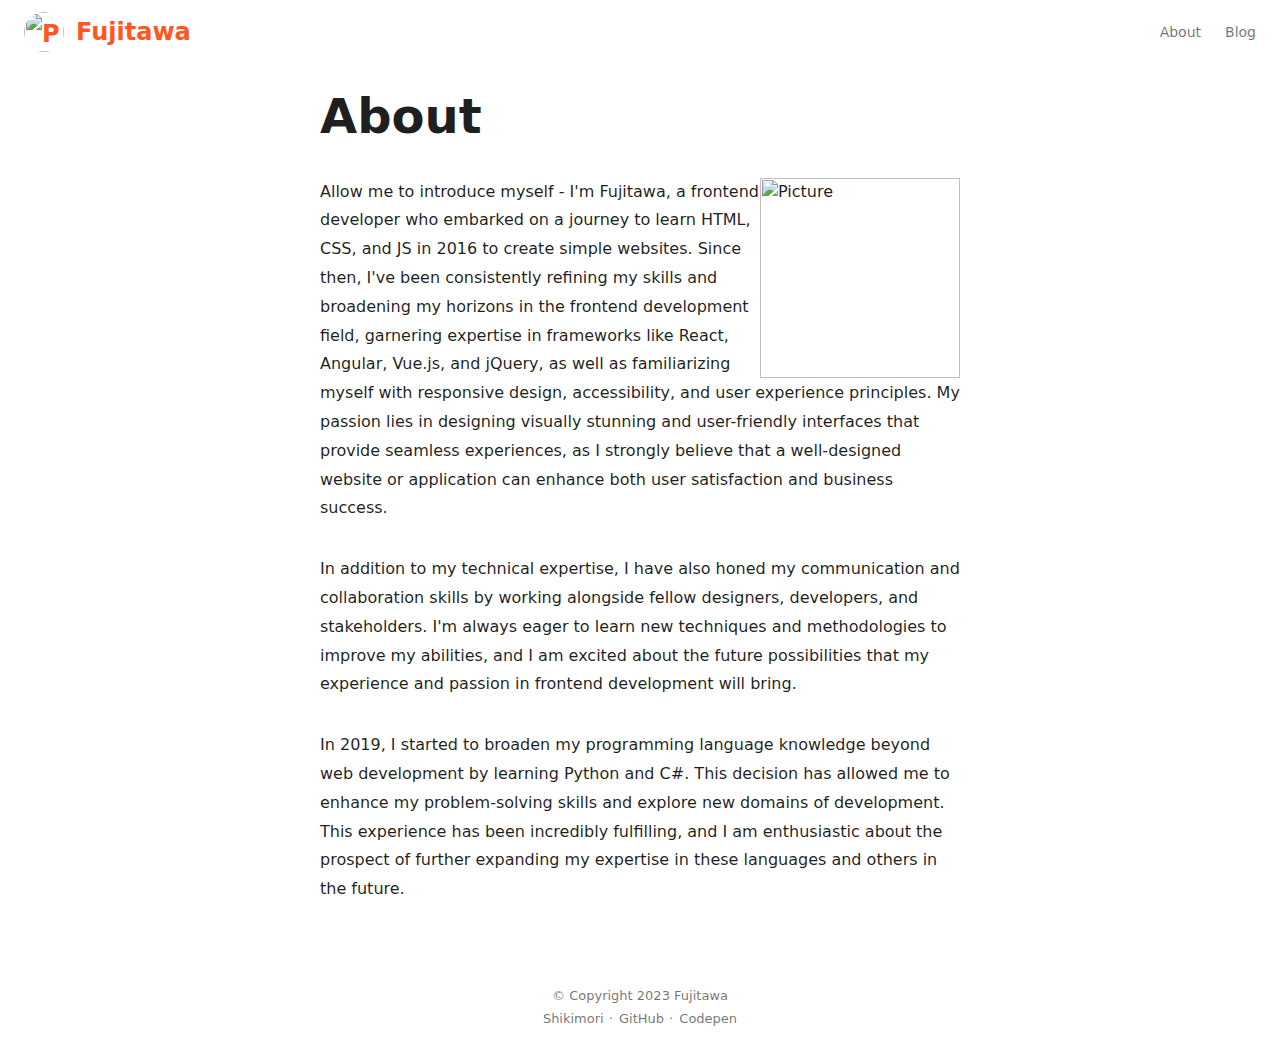
==== index.html @ dd59b5db "Update index.html" ====
<html lang="en">
<head>
	<meta charset="UTF-8">
	<meta name="viewport" content="width=device-width, initial-scale=1.0">
	<title>About</title>
	<link rel="stylesheet" href="main.css">
	<link rel="icon" type="image/png" href="fav.png">
</head>
<body>
    <header class="header">
  <nav class="header-navbar">
    <a class="header-brand" href="/">
      <img class="header-logo" src="fuji.jpeg" alt="Profile picture">
      <div>Fujitawa</div>
    </a>
    <ul class="header-menu">
      <li>
        <a href="/">About</a>
      </li>
      <li>
        <a href="/Blog">Blog</a>
      </li>
    </ul>
  </nav>
</header>

    <main class="main">
      
<section class="page">
  <h1>About</h1>
  <div class="about-profile-picture">
  <figure><img src="fuji.jpeg" alt="Picture"><figcaption></figcaption></figure>
</div>
<p>Allow me to introduce myself - I'm Fujitawa, a frontend developer who embarked on a journey to learn HTML, CSS, and JS in 2016 to create simple websites. Since then, I've been consistently refining my skills and broadening my horizons in the frontend development field, garnering expertise in frameworks like React, Angular, Vue.js, and jQuery, as well as familiarizing myself with responsive design, accessibility, and user experience principles. My passion lies in designing visually stunning and user-friendly interfaces that provide seamless experiences, as I strongly believe that a well-designed website or application can enhance both user satisfaction and business success.</p>

<p>In addition to my technical expertise, I have also honed my communication and collaboration skills by working alongside fellow designers, developers, and stakeholders. I'm always eager to learn new techniques and methodologies to improve my abilities, and I am excited about the future possibilities that my experience and passion in frontend development will bring.</p>

<p>In 2019, I started to broaden my programming language knowledge beyond web development by learning Python and C#. This decision has allowed me to enhance my problem-solving skills and explore new domains of development. This experience has been incredibly fulfilling, and I am enthusiastic about the prospect of further expanding my expertise in these languages and others in the future.</p>

</section>

    </main>
    <footer class="footer">
  <div class="footer-row">
    <p>© Copyright 2023 Fujitawa</p>
  </div>
  <div class="footer-row">
    <p>
      <a href="https://shikimori.org/Fujitawa"target="blank_">Shikimori</a>
    </p>
    <p>
      <a href="https://github.com/fujitawa"target="blank_">GitHub</a>
    </p>
     <p>
      <a href="https://codepen.io/fujitawa"target="blank_">Codepen</a>
    </p>
  </div>
</footer>
</body>
</html>
---- main.css ----
/* Variables
--------------------------------------------------------------------------- */

:root {
  --content-width: 640px;
  --logo-size: 40px;
  --gap: 24px;
  --content-gap: 2rem;

  --font-size: 16px;
  --font-size-small: 14px;
  --font-size-code: 14px;

  --text: rgba(0, 0, 0, 0.88);
  --text-muted: rgba(0, 0, 0, 0.56);

  /* https://colorhunt.co/palette/00bcd4b2ebf2ff5722dd2c00 */
  --primary: #ff5722;
  --secondary: #dd2c00;
  --secondary-dark: #a22101;

  --code-bg: #eee;
}

/* Reset
--------------------------------------------------------------------------- */


*,
::before,
::after {
  box-sizing: border-box;
  background-repeat: no-repeat;
}

::before,
::after {
  text-decoration: inherit;
  vertical-align: inherit;
}

:root {
  cursor: default;
  line-height: 1.5;
  overflow-wrap: break-word;
  -moz-tab-size: 4;
  tab-size: 4;
  -webkit-tap-highlight-color: transparent;
  -webkit-text-size-adjust: 100%;
  text-size-adjust: 100%;
}

body {
  margin: 0;
}

/* Fonts
--------------------------------------------------------------------------- */

/* Inspired by https://github.com/csstools/sanitize.css/blob/main/typography.css */

html {
  font-family: /* Google Font */ "Fira Sans", system-ui,
    /* macOS 10.11-10.12 */ -apple-system, /* Windows 6+ */ "Segoe UI",
    /* Android 4+ */ "Roboto", /* Ubuntu 10.10+ */ "Ubuntu",
    /* Gnome 3+ */ "Cantarell", /* KDE Plasma 5+ */ "Noto Sans",
    /* fallback */ sans-serif, /* macOS emoji */ "Apple Color Emoji",
    /* Windows emoji */ "Segoe UI Emoji", /* Windows emoji */ "Segoe UI Symbol",
    /* Linux emoji */ "Noto Color Emoji";
}

code,
kbd,
samp,
pre {
  font-family: ui-monospace, /* macOS 10.10+ */ "Menlo",
    /* Windows 6+ */ "Consolas", /* Android 4+ */ "Roboto Mono",
    /* Ubuntu 10.10+ */ "Ubuntu Monospace", /* KDE Plasma 5+ */ "Noto Mono",
    /* KDE Plasma 4+ */ "Oxygen Mono",
    /* Linux/OpenOffice fallback */ "Liberation Mono", /* fallback */ monospace,
    /* macOS emoji */ "Apple Color Emoji", /* Windows emoji */ "Segoe UI Emoji",
    /* Windows emoji */ "Segoe UI Symbol", /* Linux emoji */ "Noto Color Emoji";
}

/* Typography
--------------------------------------------------------------------------- */

body {
  font-size: var(--font-size);
  color: var(--text);
  background: #fff;
}

pre {
  font-size: var(--font-size-code);
}

p,
ul,
ol {
  line-height: 1.8;
  margin-top: var(--content-gap);
  margin-bottom: var(--content-gap);
}

ul,
ol {
  padding-left: 1.5em;
}

h1,
h2,
h3,
h4,
h5,
h6 {
  font-weight: 700;
  line-height: 1.2;
  margin-top: var(--content-gap);
  margin-bottom: var(--content-gap);
}

h1 {
  font-size: 3rem;
  margin-top: 0;
}

h2 {
  font-size: 2rem;
  margin-top: calc(1.5 * var(--content-gap));
}

h3 {
  font-size: 1.5rem;
  margin-top: calc(1.25 * var(--content-gap));
  color: var(--text-muted);
}

/* We don't use h4-h6 */
h4,
h5,
h6 {
  font-size: 1.25rem;
}

a {
  color: var(--secondary);
  text-decoration: underline;
}

a:hover,
a:focus {
  color: var(--secondary-dark);
}

code {
  font-size: 85%;
  font-weight: 700;
  padding: 3px 5px;
  border-radius: 2px;
  background: var(--code-bg);
}

pre code {
  font-size: inherit;
  font-weight: inherit;
  padding: 0;
  border-radius: 0;
  background: none;
}

pre {
  margin-top: var(--content-gap);
  margin-bottom: var(--content-gap);
}

/* Header
--------------------------------------------------------------------------- */

.header-navbar {
  display: flex;
  flex-wrap: wrap;
  justify-content: space-between;
  align-items: center;

  padding: calc(var(--gap) / 2) var(--gap);
}

.header-navbar a {
  display: block;
  line-height: var(--logo-size);
}

.header-navbar a.header-brand {
  display: flex;
  align-items: center;
  margin-right: var(--gap);

  font-size: 24px;
  font-weight: 700;

  color: var(--primary);
  text-decoration: none;
}

.header-logo {
  width: var(--logo-size);
  height: var(--logo-size);
  border-radius: calc(var(--logo-size) / 2);
  margin-right: 12px;
}

.header-menu {
  display: flex;
  align-items: center;
  list-style: none;
  padding: 0;
  margin: 0;
  word-break: keep-all;
  overflow-x: auto;
}

.header-menu li {
  margin-left: var(--gap);
}

.header-menu li:first-child {
  margin-left: 0;
}

.header-menu a {
  font-size: var(--font-size-small);
  color: var(--text-muted);
  text-decoration: none;
}

.header-menu a:hover,
.header-menu a:focus {
  color: var(--secondary);
  text-decoration: underline;
}

/* Layout
--------------------------------------------------------------------------- */

.main,
.footer {
  max-width: calc(var(--content-width) + var(--gap) * 2);
  margin-left: auto;
  margin-right: auto;
  padding: var(--gap);
}

/* Footer
--------------------------------------------------------------------------- */

.footer {
  font-size: 13px;
  color: var(--text-muted);
}

.footer-row {
  display: flex;
  align-items: center;
  justify-content: center;
}

.footer p {
  margin: 0;
}

.footer p + p::before {
  content: "·";
  margin-left: 5px;
  margin-right: 2px;
}

.footer a {
  color: var(--text-muted);
  text-decoration: none;
}

.footer a:hover,
.footer a:focus {
  color: var(--secondary);
  text-decoration: underline;
}

/* Images
--------------------------------------------------------------------------- */

img {
  display: block;
  max-width: 100%;
}

figure {
  margin: 0;
  margin-top: var(--content-gap);
  margin-bottom: var(--content-gap);
}

figure figcaption {
  margin-top: 0.5rem;
  font-size: var(--font-size-small);
  font-style: italic;
  color: var(--text-muted);
  text-align: center;
}

figure img {
  margin-inline: auto;
}

/* Posts
--------------------------------------------------------------------------- */

.posts-list {
  list-style: none;
  padding: 0;
  margin: 0;
}

.posts-list li {
  margin-bottom: var(--gap);
}

.posts-link {
  font-size: 1.25rem;
}

.posts-date {
  font-size: var(--font-size-small);
  line-height: 1.2;
  color: var(--text-muted);
}

/* Post
--------------------------------------------------------------------------- */

.post-title {
  margin-bottom: 4px;
}

.post-date {
  font-size: var(--font-size-small);
  line-height: 1.5;
  color: var(--text-muted);
}

/* Table of contents
--------------------------------------------------------------------------- */

.table-of-contents-header {
  margin-bottom: -1rem;
  font-weight: 700;
}

/* About
--------------------------------------------------------------------------- */

.about-profile-picture img,
.about-profile-picture figure,
.about-profile-picture figcaption {
  margin: 0;
}

.about-profile-picture img {
  width: 200px;
  height: 200px;

  margin-inline: auto;
}

@media (min-width: 400px) {
  .about-profile-picture {
    float: right;
  }
}
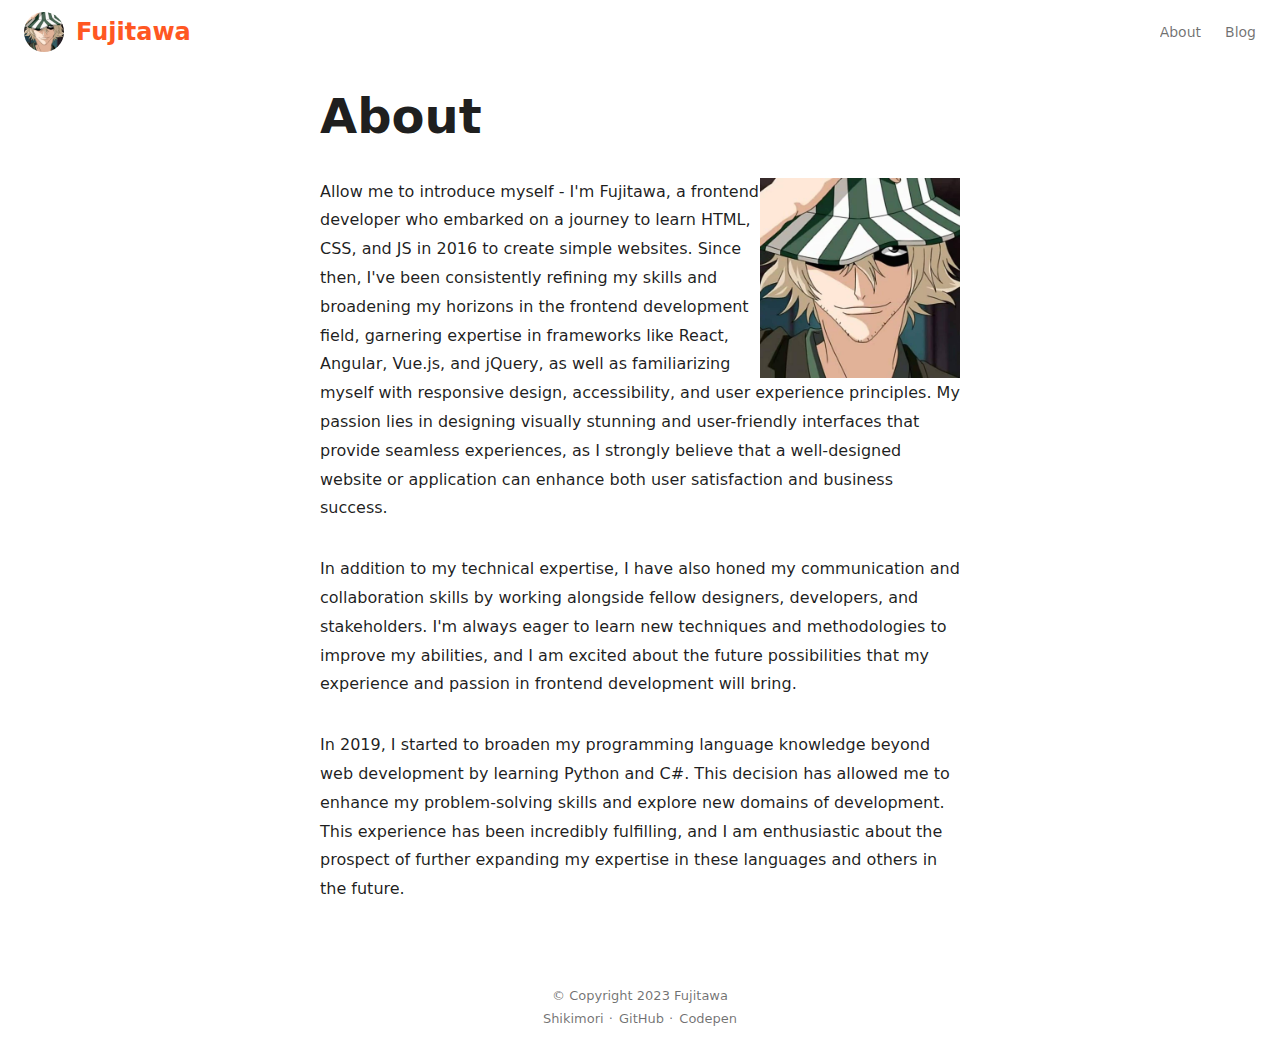
==== commit 91a01cf5: "Update index.html" ====
--- a/index.html
+++ b/index.html
@@ -10,7 +10,7 @@
     <header class="header">
   <nav class="header-navbar">
     <a class="header-brand" href="/">
-      <img class="header-logo" src="fuji.jpeg" alt="Profile picture">
+      <img class="header-logo" src="img/fuji.jpeg" alt="Profile picture">
       <div>Fujitawa</div>
     </a>
     <ul class="header-menu">
@@ -29,7 +29,7 @@
 <section class="page">
   <h1>About</h1>
   <div class="about-profile-picture">
-  <figure><img src="fuji.jpeg" alt="Picture"><figcaption></figcaption></figure>
+  <figure><img src="img/fuji.jpeg" alt="Picture"><figcaption></figcaption></figure>
 </div>
 <p>Allow me to introduce myself - I'm Fujitawa, a frontend developer who embarked on a journey to learn HTML, CSS, and JS in 2016 to create simple websites. Since then, I've been consistently refining my skills and broadening my horizons in the frontend development field, garnering expertise in frameworks like React, Angular, Vue.js, and jQuery, as well as familiarizing myself with responsive design, accessibility, and user experience principles. My passion lies in designing visually stunning and user-friendly interfaces that provide seamless experiences, as I strongly believe that a well-designed website or application can enhance both user satisfaction and business success.</p>
 
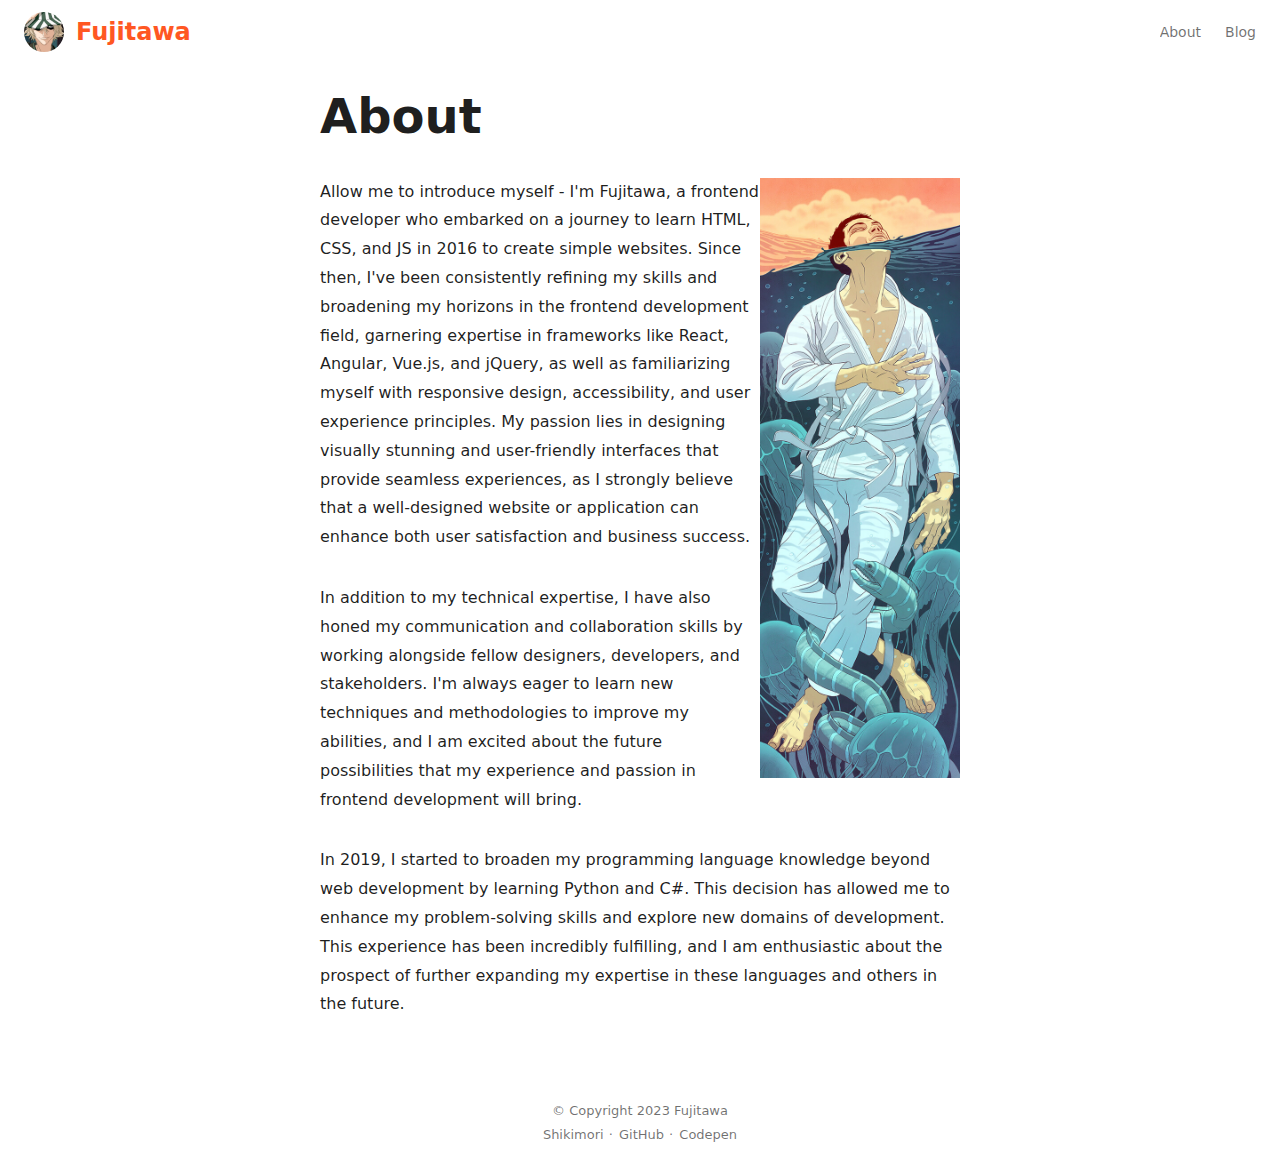
==== commit 04a78d87: "Update index.html" ====
--- a/index.html
+++ b/index.html
@@ -4,7 +4,7 @@
 	<meta name="viewport" content="width=device-width, initial-scale=1.0">
 	<title>About</title>
 	<link rel="stylesheet" href="main.css">
-	<link rel="icon" type="image/png" href="fav.png">
+	<link rel="icon" type="image/png" href="img/fav.png">
 </head>
 <body>
     <header class="header">
@@ -29,7 +29,7 @@
 <section class="page">
   <h1>About</h1>
   <div class="about-profile-picture">
-  <figure><img src="img/fuji.jpeg" alt="Picture"><figcaption></figcaption></figure>
+  <figure><img src="img/art.jpeg" alt="Picture"><figcaption></figcaption></figure>
 </div>
 <p>Allow me to introduce myself - I'm Fujitawa, a frontend developer who embarked on a journey to learn HTML, CSS, and JS in 2016 to create simple websites. Since then, I've been consistently refining my skills and broadening my horizons in the frontend development field, garnering expertise in frameworks like React, Angular, Vue.js, and jQuery, as well as familiarizing myself with responsive design, accessibility, and user experience principles. My passion lies in designing visually stunning and user-friendly interfaces that provide seamless experiences, as I strongly believe that a well-designed website or application can enhance both user satisfaction and business success.</p>
 
--- a/main.css
+++ b/main.css
@@ -367,7 +367,7 @@
 
 .about-profile-picture img {
   width: 200px;
-  height: 200px;
+  height: auto;
 
   margin-inline: auto;
 }
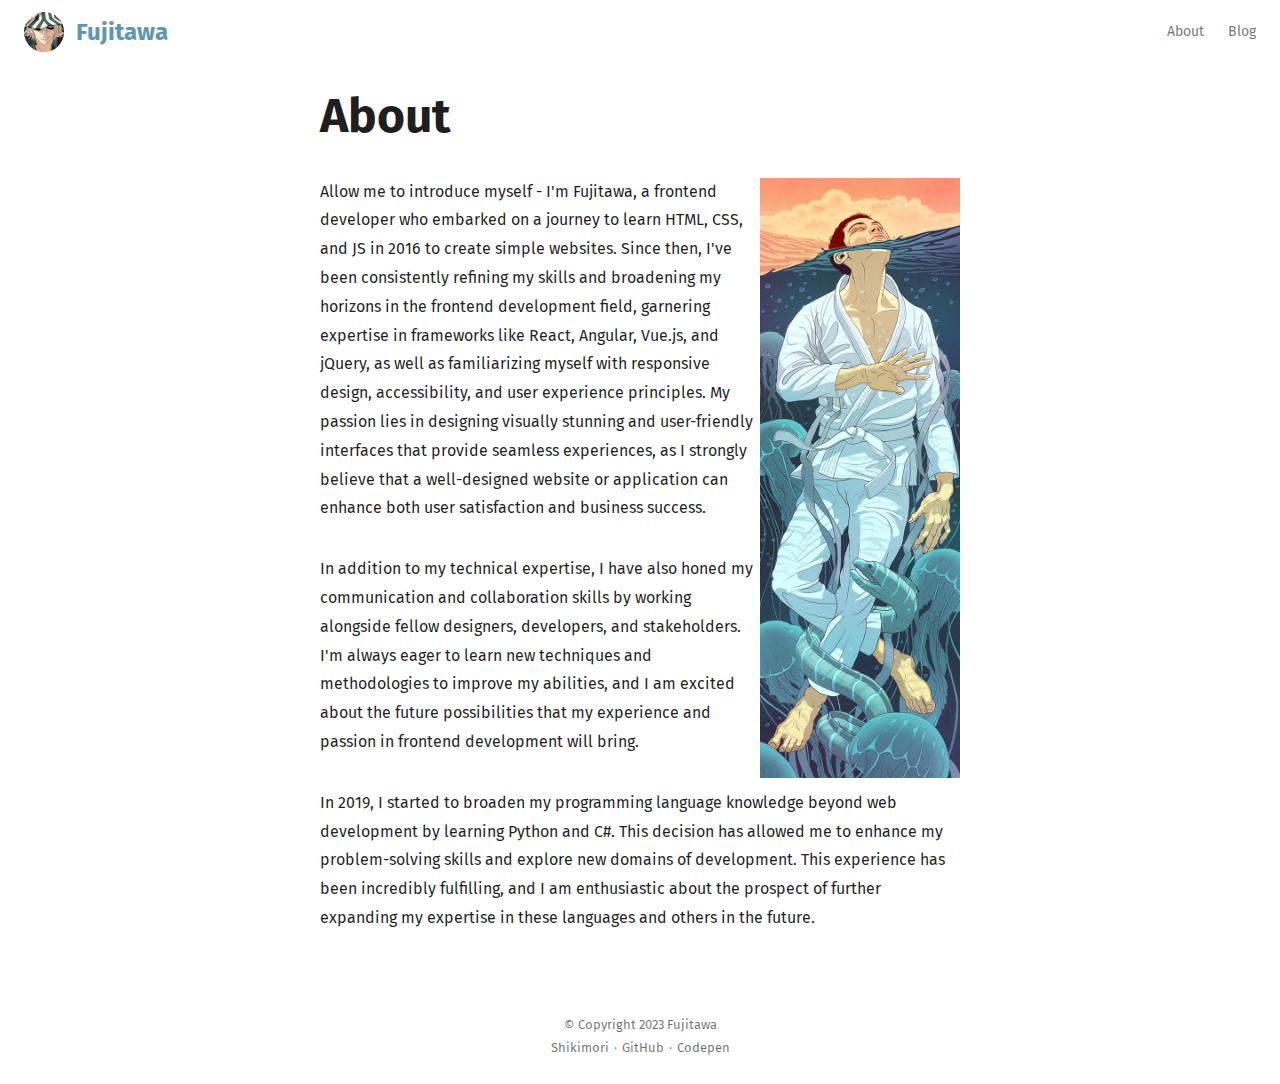
==== commit 58837442: "Update index.html" ====
--- a/index.html
+++ b/index.html
@@ -1,10 +1,16 @@
 <html lang="en">
 <head>
-	<meta charset="UTF-8">
-	<meta name="viewport" content="width=device-width, initial-scale=1.0">
+	<meta charset="utf-8">
+  	<meta http-equiv="X-UA-Compatible" content="IE=edge">
+  	<meta name="viewport" content="width=device-width, initial-scale=1">
 	<title>About</title>
+	<link rel="preconnect" href="https://fonts.googleapis.com">
+	<link rel="preconnect" href="https://fonts.gstatic.com" crossorigin=""> 
+	<link href="https://fonts.googleapis.com/css2?family=Fira+Sans:ital,wght@0,400;0,700;1,400&amp;display=swap" rel="stylesheet">
 	<link rel="stylesheet" href="main.css">
 	<link rel="icon" type="image/png" href="img/fav.png">
+        <meta name="description" content="Fujitawa is a frontend developer who excels at creating visually appealing and functional websites. ">
+
 </head>
 <body>
     <header class="header">
--- a/main.css
+++ b/main.css
@@ -14,10 +14,10 @@
   --text: rgba(0, 0, 0, 0.88);
   --text-muted: rgba(0, 0, 0, 0.56);
 
-  /* https://colorhunt.co/palette/00bcd4b2ebf2ff5722dd2c00 */
-  --primary: #ff5722;
-  --secondary: #dd2c00;
-  --secondary-dark: #a22101;
+  /* https://colorhunt.co/palette/6096b493bfcfbdcdd6eee9da */
+  --primary: #6096B4;
+  --secondary: #93BFCF;
+  --secondary-dark: #BDCDD6;
 
   --code-bg: #eee;
 }
@@ -153,6 +153,7 @@
   color: var(--secondary-dark);
 }
 
+
 code {
   font-size: 85%;
   font-weight: 700;
@@ -202,6 +203,13 @@
   color: var(--primary);
   text-decoration: none;
 }
+.header-menu a:hover {
+  color:var(--secondary);
+  text-decoration: underline;
+}
+.header-menu a:active {
+  color:var(--secondary-dark);
+}
 
 .header-logo {
   width: var(--logo-size);
@@ -234,11 +242,7 @@
   text-decoration: none;
 }
 
-.header-menu a:hover,
-.header-menu a:focus {
-  color: var(--secondary);
-  text-decoration: underline;
-}
+
 
 /* Layout
 --------------------------------------------------------------------------- */
@@ -280,10 +284,12 @@
   text-decoration: none;
 }
 
-.footer a:hover,
-.footer a:focus {
-  color: var(--secondary);
+.footer a:hover {
+  color:var(--secondary);
   text-decoration: underline;
+}
+.footer a:active {
+  color:var(--secondary-dark);
 }
 
 /* Images
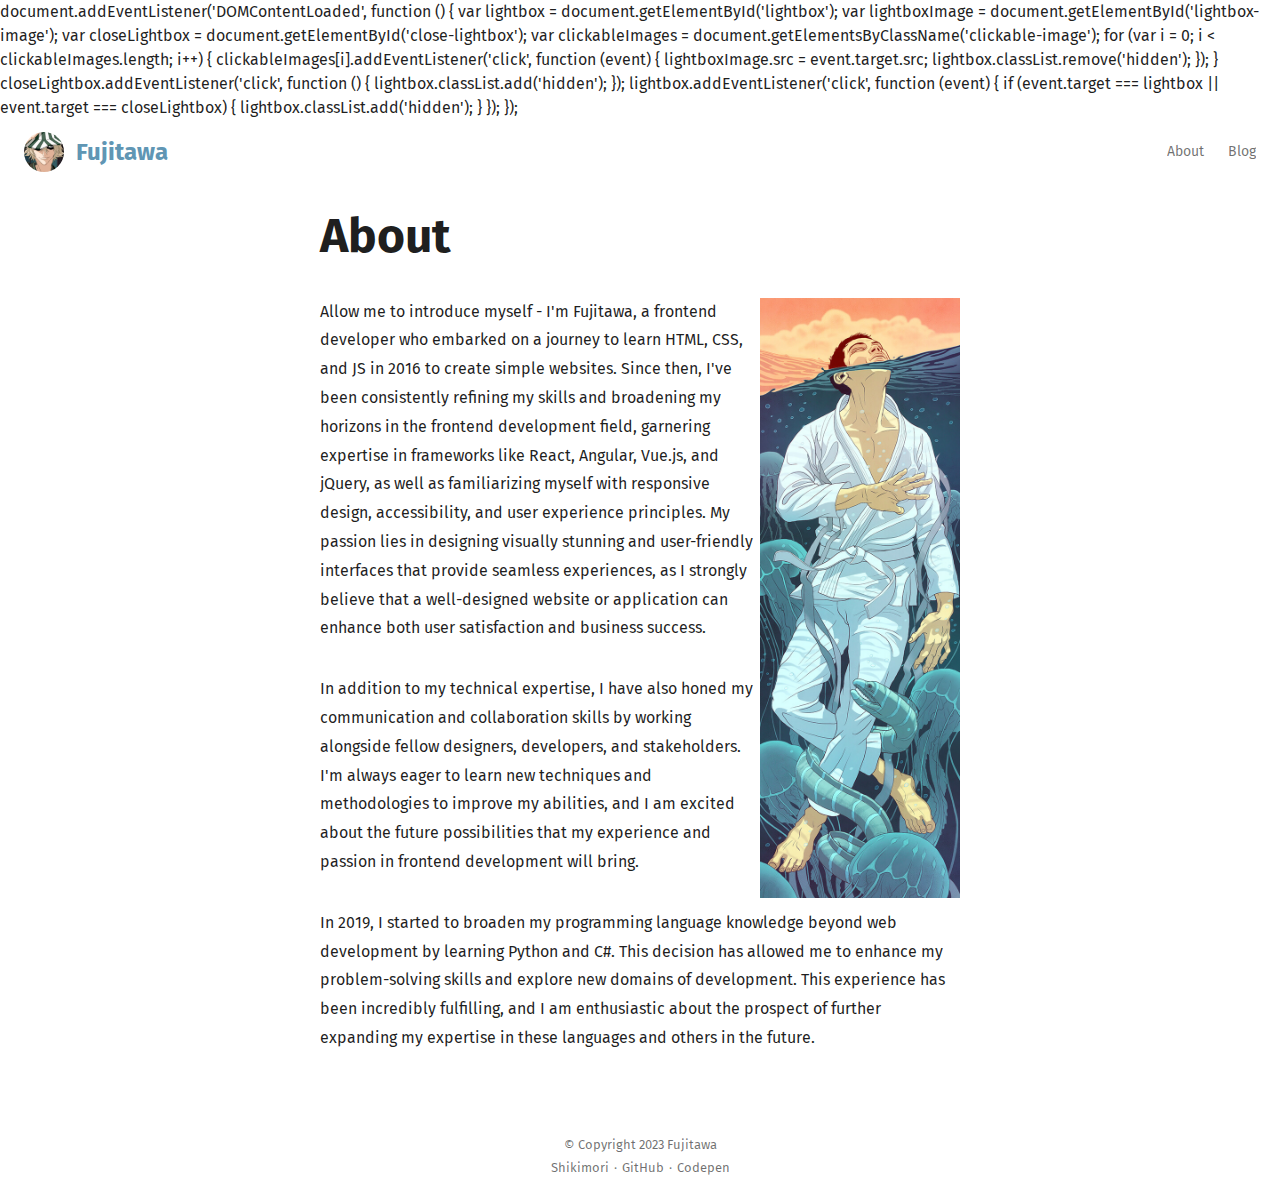
==== commit 78448dd3: "Update index.html" ====
--- a/index.html
+++ b/index.html
@@ -13,6 +13,32 @@
 
 </head>
 <body>
+	<!-------- JS ---------->
+	document.addEventListener('DOMContentLoaded', function () {
+  var lightbox = document.getElementById('lightbox');
+  var lightboxImage = document.getElementById('lightbox-image');
+  var closeLightbox = document.getElementById('close-lightbox');
+  var clickableImages = document.getElementsByClassName('clickable-image');
+
+  for (var i = 0; i < clickableImages.length; i++) {
+    clickableImages[i].addEventListener('click', function (event) {
+      lightboxImage.src = event.target.src;
+      lightbox.classList.remove('hidden');
+    });
+  }
+
+  closeLightbox.addEventListener('click', function () {
+    lightbox.classList.add('hidden');
+  });
+
+  lightbox.addEventListener('click', function (event) {
+    if (event.target === lightbox || event.target === closeLightbox) {
+      lightbox.classList.add('hidden');
+    }
+  });
+});
+
+	<!-------- JS ---------->
     <header class="header">
   <nav class="header-navbar">
     <a class="header-brand" href="/">
@@ -35,7 +61,10 @@
 <section class="page">
   <h1>About</h1>
   <div class="about-profile-picture">
-  <figure><img src="img/art.jpeg" alt="Picture"><figcaption></figcaption></figure>
+  <figure><div id="lightbox" class="hidden">
+  <span id="close-lightbox" class="close-btn">&times;</span>
+  <img id="lightbox-image" src="" alt="">
+</div><img class="clickable-image" src="img/art.jpeg" alt="Picture"><figcaption></figcaption></figure>
 </div>
 <p>Allow me to introduce myself - I'm Fujitawa, a frontend developer who embarked on a journey to learn HTML, CSS, and JS in 2016 to create simple websites. Since then, I've been consistently refining my skills and broadening my horizons in the frontend development field, garnering expertise in frameworks like React, Angular, Vue.js, and jQuery, as well as familiarizing myself with responsive design, accessibility, and user experience principles. My passion lies in designing visually stunning and user-friendly interfaces that provide seamless experiences, as I strongly believe that a well-designed website or application can enhance both user satisfaction and business success.</p>
 
--- a/main.css
+++ b/main.css
@@ -383,3 +383,39 @@
     float: right;
   }
 }
+
+
+/* Lightbox
+-------------------------------------------------------------------------------*/
+
+.hidden {
+  display: none;
+}
+
+#lightbox {
+  position: fixed;
+  z-index: 1000;
+  left: 0;
+  top: 0;
+  width: 100%;
+  height: 100%;
+  background-color: rgba(0, 0, 0, 0.8);
+  text-align: center;
+  padding-top: 5%;
+}
+
+#lightbox-image {
+  max-width: 90%;
+  max-height: 90%;
+  margin: auto;
+}
+
+.close-btn {
+  position: absolute;
+  top: 10px;
+  right: 20px;
+  font-size: 30px;
+  font-weight: bold;
+  color: #fff;
+  cursor: pointer;
+}
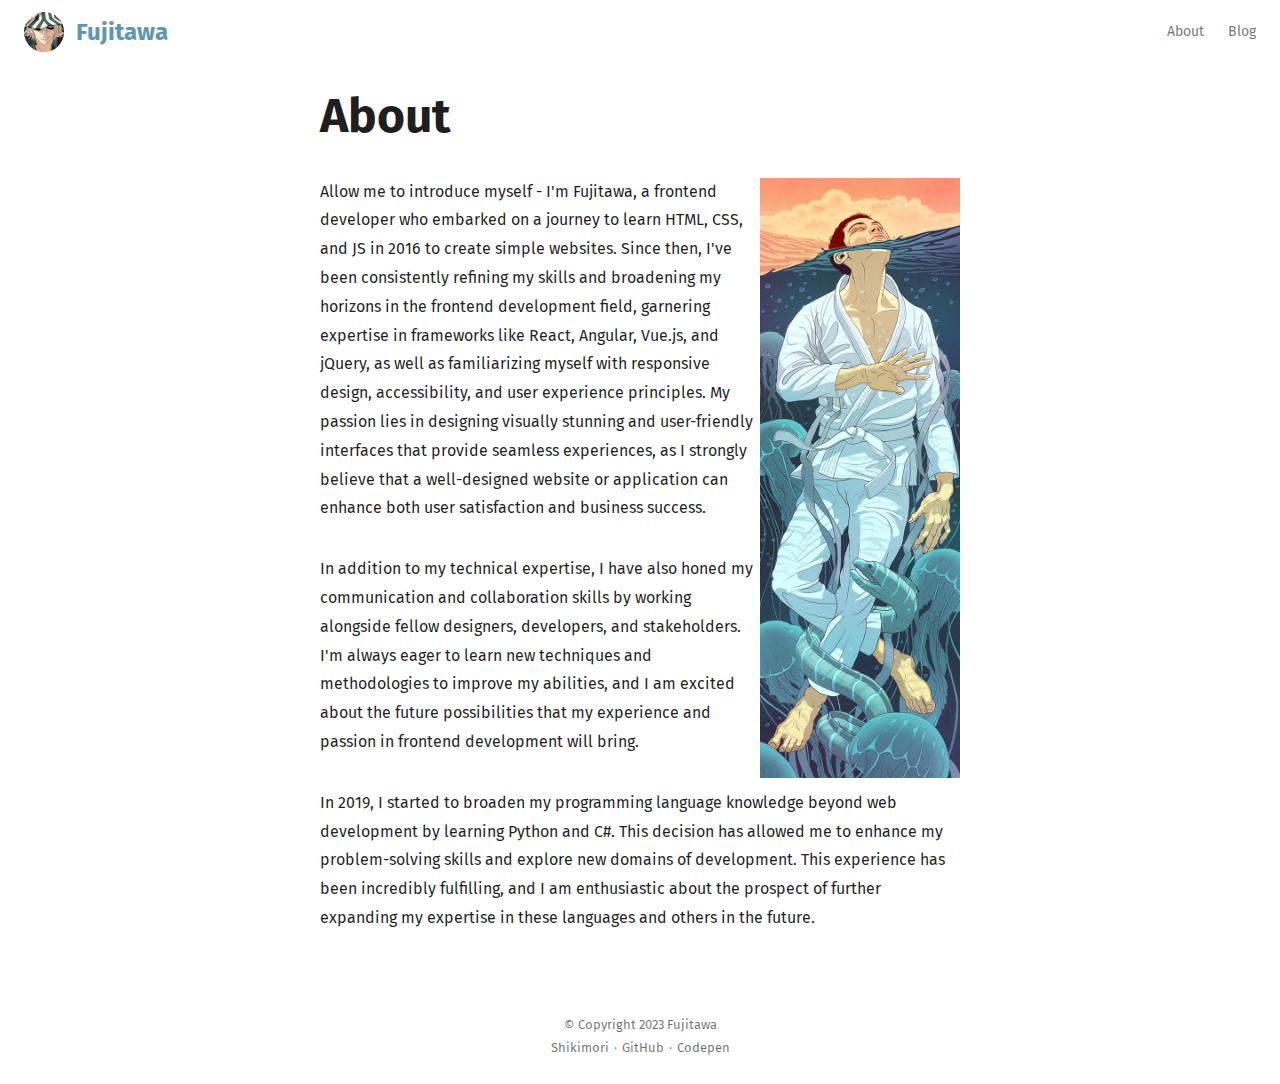
==== commit 278d0907: "Update index.html" ====
--- a/index.html
+++ b/index.html
@@ -14,7 +14,7 @@
 </head>
 <body>
 	<!-------- JS ---------->
-	document.addEventListener('DOMContentLoaded', function () {
+	<script> document.addEventListener('DOMContentLoaded', function () {
   var lightbox = document.getElementById('lightbox');
   var lightboxImage = document.getElementById('lightbox-image');
   var closeLightbox = document.getElementById('close-lightbox');
@@ -36,7 +36,7 @@
       lightbox.classList.add('hidden');
     }
   });
-});
+		});</script>
 
 	<!-------- JS ---------->
     <header class="header">
